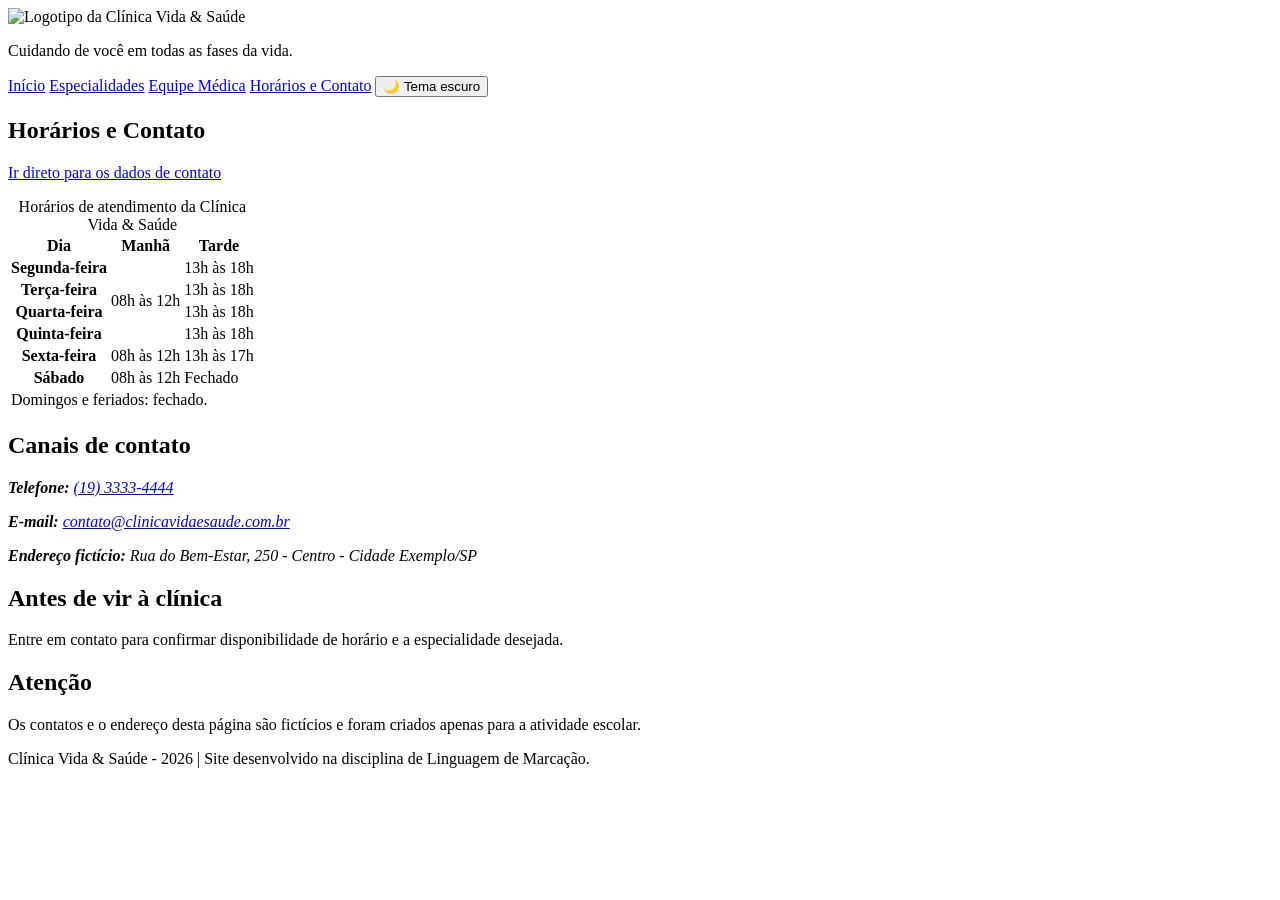
==== atendimento.html @ 3b33bf1b "Add files via upload" ====
<!DOCTYPE html>
<html lang="pt-BR">
<head>
  <meta charset="UTF-8">
  <meta name="viewport" content="width=device-width, initial-scale=1.0">
  <title>Clínica Vida & Saúde | Horários e Contato</title>
  <link rel="stylesheet" href="assets/css/style.css">
</head>
<body>
  <header>
    <img src="assets/imagens/logo.png" alt="Logotipo da Clínica Vida & Saúde">
    <p>Cuidando de você em todas as fases da vida.</p>
  </header>

  <nav aria-label="Navegação principal">
    <a href="index.html">Início</a>
    <a href="especialidades.html">Especialidades</a>
    <a href="equipe.html">Equipe Médica</a>
    <a href="atendimento.html">Horários e Contato</a>
    <button id="botao-tema" type="button">🌙 Tema escuro</button>
  </nav>

  <main>
    <section>
      <h1>Horários e Contato</h1>
      <p><a href="#contato">Ir direto para os dados de contato</a></p>

      <table>
        <caption>Horários de atendimento da Clínica Vida & Saúde</caption>
        <thead>
          <tr>
            <th scope="col">Dia</th>
            <th scope="col">Manhã</th>
            <th scope="col">Tarde</th>
          </tr>
        </thead>
        <tbody>
          <tr>
            <th scope="row">Segunda-feira</th>
            <td rowspan="4">08h às 12h</td>
            <td>13h às 18h</td>
          </tr>
          <tr>
            <th scope="row">Terça-feira</th>
            <td>13h às 18h</td>
          </tr>
          <tr>
            <th scope="row">Quarta-feira</th>
            <td>13h às 18h</td>
          </tr>
          <tr>
            <th scope="row">Quinta-feira</th>
            <td>13h às 18h</td>
          </tr>
          <tr>
            <th scope="row">Sexta-feira</th>
            <td>08h às 12h</td>
            <td>13h às 17h</td>
          </tr>
          <tr>
            <th scope="row">Sábado</th>
            <td>08h às 12h</td>
            <td>Fechado</td>
          </tr>
        </tbody>
        <tfoot>
          <tr>
            <td colspan="3">Domingos e feriados: fechado.</td>
          </tr>
        </tfoot>
      </table>
    </section>

    <section id="contato">
      <h2>Canais de contato</h2>
      <address>
        <p><strong>Telefone:</strong> <a href="tel:+551933334444">(19) 3333-4444</a></p>
        <p><strong>E-mail:</strong> <a href="mailto:contato@clinicavidaesaude.com.br">contato@clinicavidaesaude.com.br</a></p>
        <p><strong>Endereço fictício:</strong> Rua do Bem-Estar, 250 - Centro - Cidade Exemplo/SP</p>
      </address>
    </section>

    <article>
      <h2>Antes de vir à clínica</h2>
      <p>Entre em contato para confirmar disponibilidade de horário e a especialidade desejada.</p>
    </article>

    <aside>
      <h2>Atenção</h2>
      <p>Os contatos e o endereço desta página são fictícios e foram criados apenas para a atividade escolar.</p>
    </aside>
  </main>

  <script src="assets/js/script.js"></script>

  <footer>
    <p>Clínica Vida & Saúde - 2026 | Site desenvolvido na disciplina de Linguagem de Marcação.</p>
  </footer>
</body>
</html>
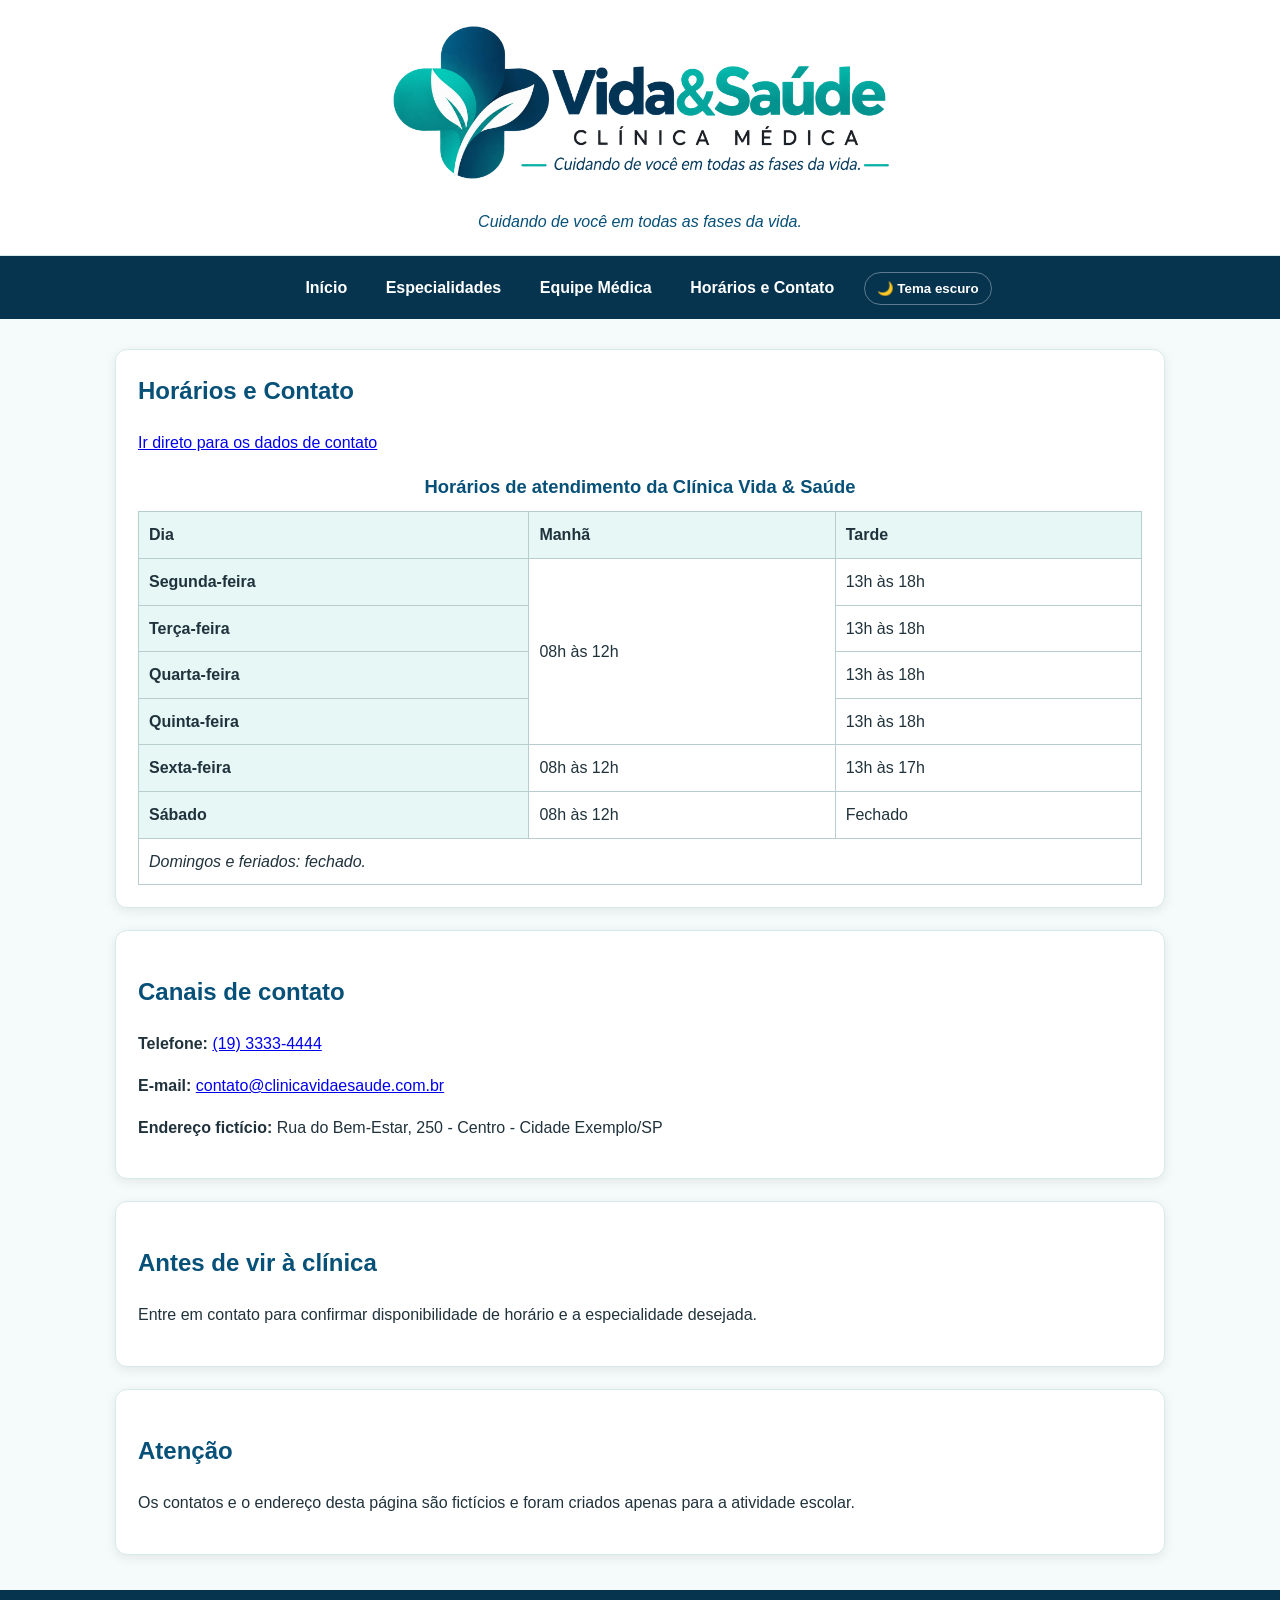
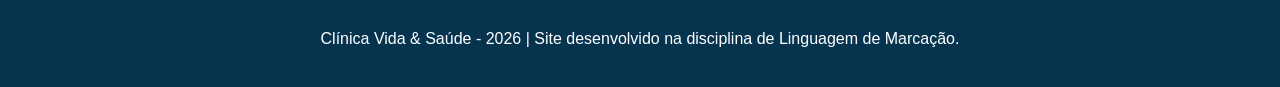
==== commit 9bd5049a: "Update atendimento.html" ====
--- a/atendimento.html
+++ b/atendimento.html
@@ -4,11 +4,11 @@
   <meta charset="UTF-8">
   <meta name="viewport" content="width=device-width, initial-scale=1.0">
   <title>Clínica Vida & Saúde | Horários e Contato</title>
-  <link rel="stylesheet" href="assets/css/style.css">
+  <link rel="stylesheet" href="style.css">
 </head>
 <body>
   <header>
-    <img src="assets/imagens/logo.png" alt="Logotipo da Clínica Vida & Saúde">
+    <img src="logo.png" alt="Logo da Clínica Vida & Saúde">
     <p>Cuidando de você em todas as fases da vida.</p>
   </header>
 
@@ -91,7 +91,7 @@
     </aside>
   </main>
 
-  <script src="assets/js/script.js"></script>
+    <script src="script.js"></script>
 
   <footer>
     <p>Clínica Vida & Saúde - 2026 | Site desenvolvido na disciplina de Linguagem de Marcação.</p>
--- a/style.css
+++ b/style.css
@@ -0,0 +1,183 @@
+:root {
+  --azul: #075078;
+  --azul-escuro: #06344f;
+  --verde: #0bb8aa;
+  --fundo: #f5fbfb;
+  --texto: #20323b;
+  --branco: #ffffff;
+  --borda: #d8e9e9;
+  --sombra: rgba(0, 0, 0, 0.08);
+  --tabela-borda: #b8cece;
+  --tabela-cabecalho: #e6f7f6;
+  --texto-suave: #51646c;
+}
+
+body.tema-escuro {
+  --azul: #63d9d0;
+  --azul-escuro: #071f2c;
+  --verde: #20c9bb;
+  --fundo: #10181d;
+  --texto: #e6f1f2;
+  --branco: #18242b;
+  --borda: #2b424a;
+  --sombra: rgba(0, 0, 0, 0.25);
+  --tabela-borda: #3d5b64;
+  --tabela-cabecalho: #173b3d;
+  --texto-suave: #b4c6ca;
+}
+
+* { box-sizing: border-box; }
+
+body {
+  margin: 0;
+  font-family: Arial, Helvetica, sans-serif;
+  color: var(--texto);
+  background: var(--fundo);
+  line-height: 1.6;
+}
+
+header {
+  background: var(--branco);
+  text-align: center;
+  padding: 20px;
+  border-bottom: 1px solid var(--borda);
+}
+
+header img {
+  width: min(520px, 92%);
+  height: auto;
+}
+
+header p {
+  margin: 8px 0 0;
+  color: var(--azul);
+  font-style: italic;
+}
+
+nav {
+  background: var(--azul-escuro);
+  padding: 12px;
+  text-align: center;
+}
+
+nav a {
+  color: var(--branco);
+  text-decoration: none;
+  margin: 0 12px;
+  font-weight: bold;
+  display: inline-block;
+  padding: 7px 5px;
+}
+
+nav a:hover, nav a:focus { text-decoration: underline; }
+
+#botao-tema {
+  border: 1px solid rgba(255, 255, 255, 0.35);
+  background: transparent;
+  color: var(--branco);
+  padding: 8px 12px;
+  border-radius: 20px;
+  font-weight: bold;
+  cursor: pointer;
+  margin-left: 8px;
+}
+
+#botao-tema:hover, #botao-tema:focus {
+  background: rgba(255, 255, 255, 0.12);
+}
+
+
+main {
+  width: min(1050px, 92%);
+  margin: 30px auto;
+}
+
+section, article, aside {
+  background: var(--branco);
+  border: 1px solid var(--borda);
+  border-radius: 12px;
+  padding: 22px;
+  margin-bottom: 22px;
+  box-shadow: 0 3px 12px var(--sombra);
+}
+
+h1, h2, h3 { color: var(--azul); }
+
+h1 { margin-top: 0; }
+
+figure { margin: 20px 0; }
+
+figure img, article img {
+  width: 100%;
+  max-width: 760px;
+  border-radius: 10px;
+  display: block;
+}
+
+figcaption {
+  margin-top: 8px;
+  font-size: 0.95rem;
+  color: var(--texto-suave);
+}
+
+.cards {
+  display: grid;
+  grid-template-columns: repeat(auto-fit, minmax(240px, 1fr));
+  gap: 18px;
+}
+
+.cards article { margin: 0; }
+
+.btn {
+  display: inline-block;
+  background: var(--verde);
+  color: #062f38;
+  text-decoration: none;
+  font-weight: bold;
+  padding: 10px 16px;
+  border-radius: 8px;
+}
+
+.btn:hover, .btn:focus { text-decoration: underline; }
+
+table {
+  width: 100%;
+  border-collapse: collapse;
+  background: var(--branco);
+}
+
+caption {
+  font-weight: bold;
+  color: var(--azul);
+  font-size: 1.15rem;
+  margin-bottom: 10px;
+}
+
+th, td {
+  border: 1px solid var(--tabela-borda);
+  padding: 10px;
+  text-align: left;
+}
+
+th { background: var(--tabela-cabecalho); }
+
+tfoot td { font-style: italic; }
+
+footer {
+  background: var(--azul-escuro);
+  color: var(--branco);
+  text-align: center;
+  padding: 20px;
+  margin-top: 35px;
+}
+
+address { font-style: normal; }
+
+@media (max-width: 650px) {
+  nav a { display: block; margin: 4px 0; }
+
+  #botao-tema {
+    margin-top: 8px;
+    margin-left: 0;
+  }
+}
